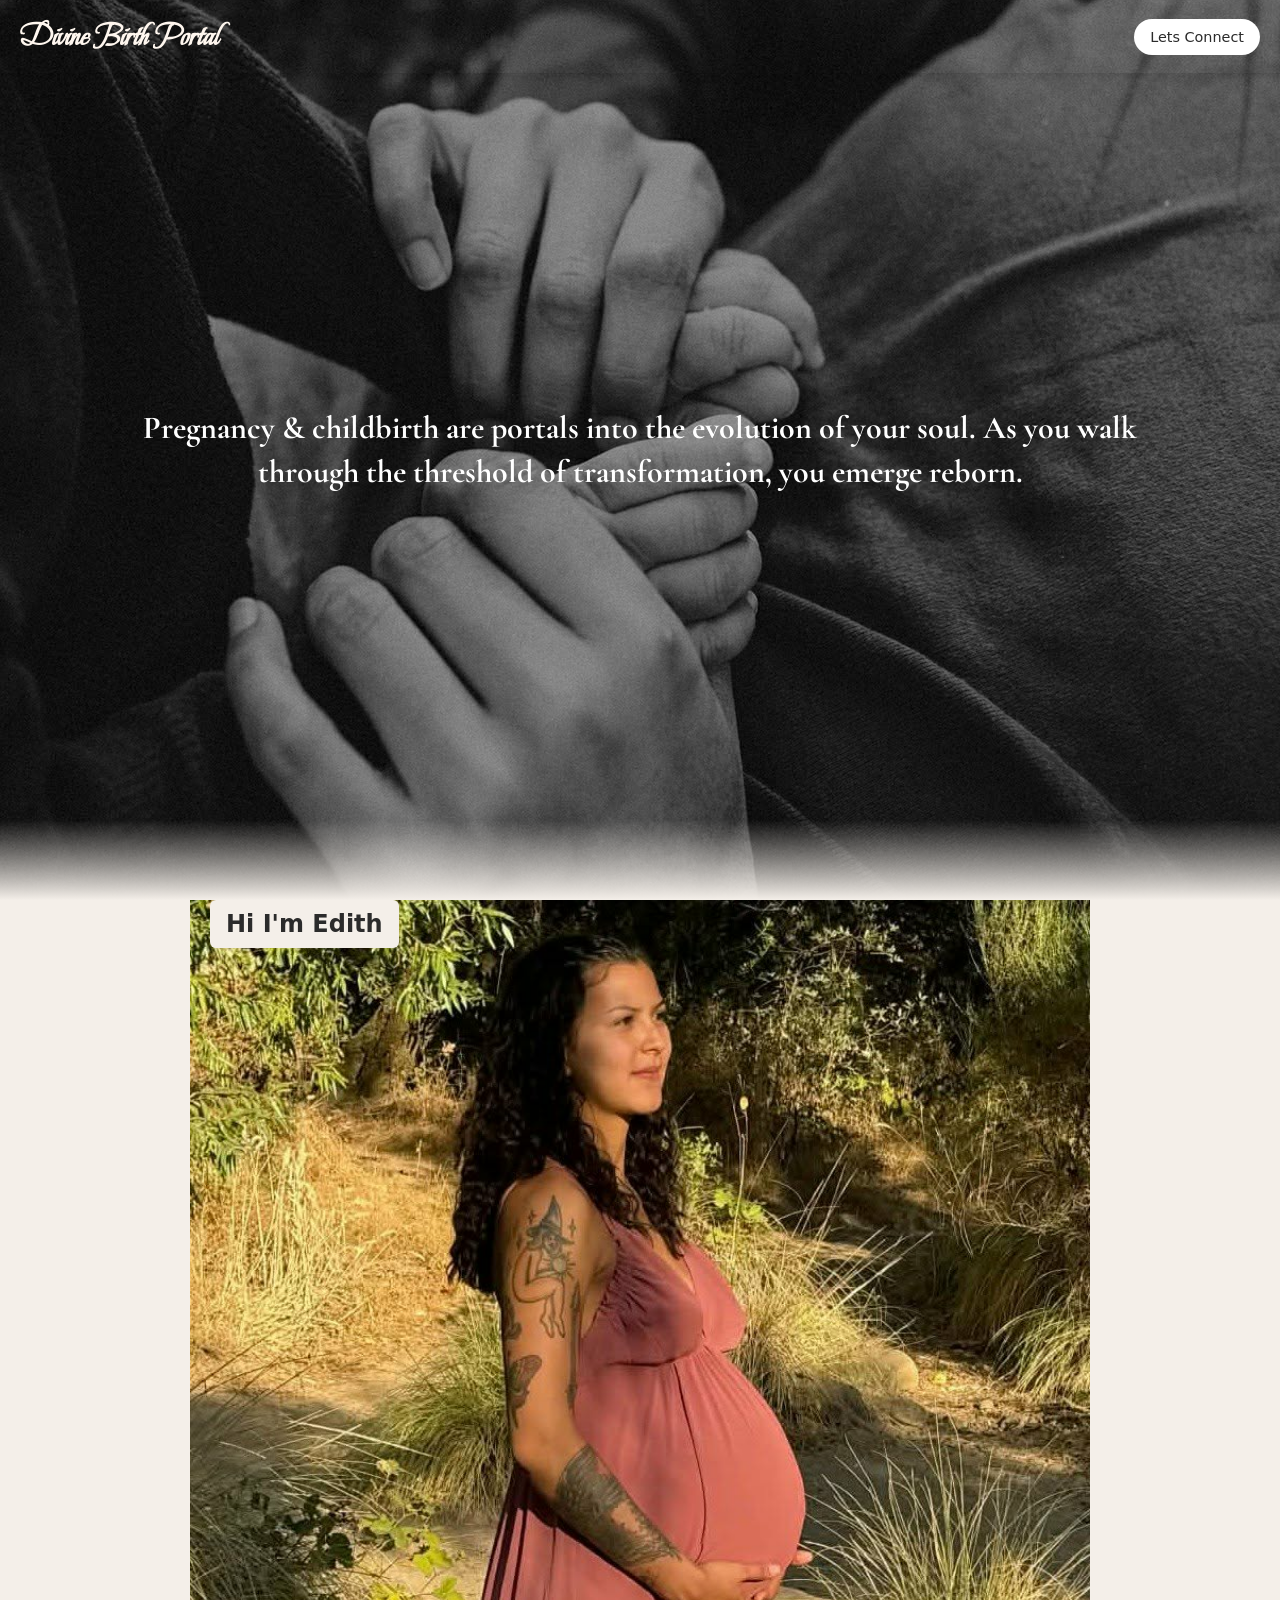
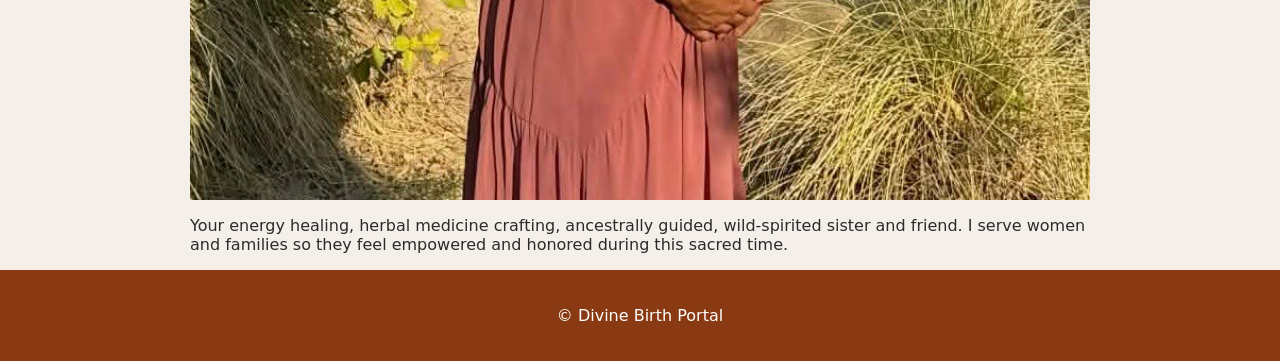
==== index.html @ 90b12fdf "Add files via upload" ====
<!DOCTYPE html>
<html lang="en">
<head>
  <meta charset="UTF-8">
  <meta name="viewport" content="width=device-width, initial-scale=1.0">

  <title>Divine Birth Portal | Doula Services</title>

  <link rel="preconnect" href="https://fonts.googleapis.com">
  <link rel="preconnect" href="https://fonts.gstatic.com" crossorigin>
  <link href="https://fonts.googleapis.com/css2?family=Beau+Rivage&family=Cormorant+Garamond:wght@300;400;500;600;700&display=swap" rel="stylesheet">

  <link rel="stylesheet" href="style.css">
</head>

<body>

<header class="site-header">
  <div class="header-inner">
    <h1 class="logo">Divine Birth Portal</h1>

    <a href="contact.html" class="cta-button">
      Lets Connect
    </a>
    
  </div>
</header>

<!-- HERO -->
  <section id="mission">
    <img src="images/edithHands.jpg" alt="supportive hands during birth">

    <div class="mission-overlay">
      <h2>
        Pregnancy & childbirth are portals into the evolution of your soul.
        As you walk through the threshold of transformation, you emerge reborn.
      </h2>
    </div>
  </section>

<main>

<!-- ABOUT -->
  <section id="about">
    <div class="about-image-wrapper">
      <h2>Hi I'm Edith</h2>
      <img src="images/edith-pregnant.jpg" alt="doula edith holding belly bump in the sun">
    </div>
    
    <div class="about-content">
      <p>
        Your energy healing, herbal medicine crafting, ancestrally guided,
        wild-spirited sister and friend. I serve women and families so they
        feel empowered and honored during this sacred time.
      </p>
    </div>  
  </section>

</main>

<footer>
  <p>© Divine Birth Portal</p>
</footer>

<script src="script.js"></script>

</body>
</html>
---- style.css ----
:root {
  --burnt-orange: #c65a1e;
  --terracotta: #8a3a12;
  --cream: #f4efe9;
  --charcoal: #2b2b2b;
}

* {
  box-sizing: border-box;
}

body {
  margin: 0;
  font-family: system-ui, -apple-system, Arial, sans-serif;
  color: var(--charcoal);
  background-color: var(--cream);
  overflow-x: hidden;
}

/* ================= HEADER ================= */


.site-header {
  position: absolute;
  top: 0;
  left: 0;
  width: 100%;
  z-index: 1000;

  background: transparent;
  box-shadow: 0 4px 12px rgba(0,0,0,0.15);
}

.header-inner {
  display: flex;
  justify-content: space-between;
  align-items: center;
  padding: 15px 20px;
}

.logo{
  font-family: "Beau Rivage", cursive;
  color: #fff7ef;
  margin: 0;
}

.cta-button {
  text-decoration: none;
  background: white;
  color: #2b2b2b;
  padding: 10px 16px;
  border-radius: 20px;
  font-size: 0.9rem;
  font-weight: 500;

  transition: all 0.3s ease;
}

.cta-button:hover {
  background: #f4efe9;
}


/* ================= NAV 

.mobile-nav {
  max-height: 0;
  overflow: hidden;
  transition: 0.3s;
}

.mobile-nav.open {
  max-height: 500px;
}

.mobile-nav a {
  color: white;
  text-decoration: none;
  display: block;
  padding: 10px 0;
}

== */

/* ================= HERO ================= */

#mission {
  position: relative;
  height: 100vh;

  width: 100%;
  padding: 0;
  margin: 0;
  max-width: none;
}

#mission img {
  width: 100%;
  height: 100%;
  object-fit: cover;
  filter: brightness(70%);
  border-radius: 0;
}

#mission::after {
  content: "";
  position: absolute;
  bottom: 0;
  left: 0;
  width: 100%;
  height: 80px;
  background: linear-gradient(to bottom, transparent, var(--cream));
}

.mission-overlay {
  position: absolute;
  top: 50%;
  left: 10%;
  right: 10%;
  transform: translateY(-50%);
  text-align: center;
  color: white;
}

.mission-overlay h2 {
  font-family: "Cormorant Garamond", serif;
  font-size: 2rem;
  line-height: 1.4;
}

/* ================= CONTACT HERO ================= */

.contact-hero {
  position: relative;
  height: 30vh;

  width: 100%;
  max-width: none;   /* 🔥 breaks out of 900px prison */
  padding: 0;        /* 🔥 removes that annoying space */
  margin: 0;         /* 🔥 removes centering gap */
}

.contact-hero img {

  width: 100%;
  height: 100%;
  object-fit: cover;
  filter:brightness(70%);
}


/* ================= MAIN ================= */

main {
  padding: 0; /* 👈 important */
}

section {
  padding: 20px;
  max-width: 900px;
  margin: 0 auto;
}

/* ================= ABOUT ================= */

#about {
  padding: 0;
}

.about-image-wrapper {
  position: relative;
}

.about-image-wrapper h2 {
  position: absolute;
  top: -20px;
  left: 20px;
  background: var(--cream);
  padding: 10px 16px;
  border-radius: 6px;
  z-index: 2;
}

#about img {
  width: 100%;
  display: block;
}

/* ================= FOOTER ================= */

footer {
  background-color: var(--terracotta);
  color: white;
  text-align: center;
  padding: 20px;
}


/*=== BODY ===*/


body {
  margin: 0;
}
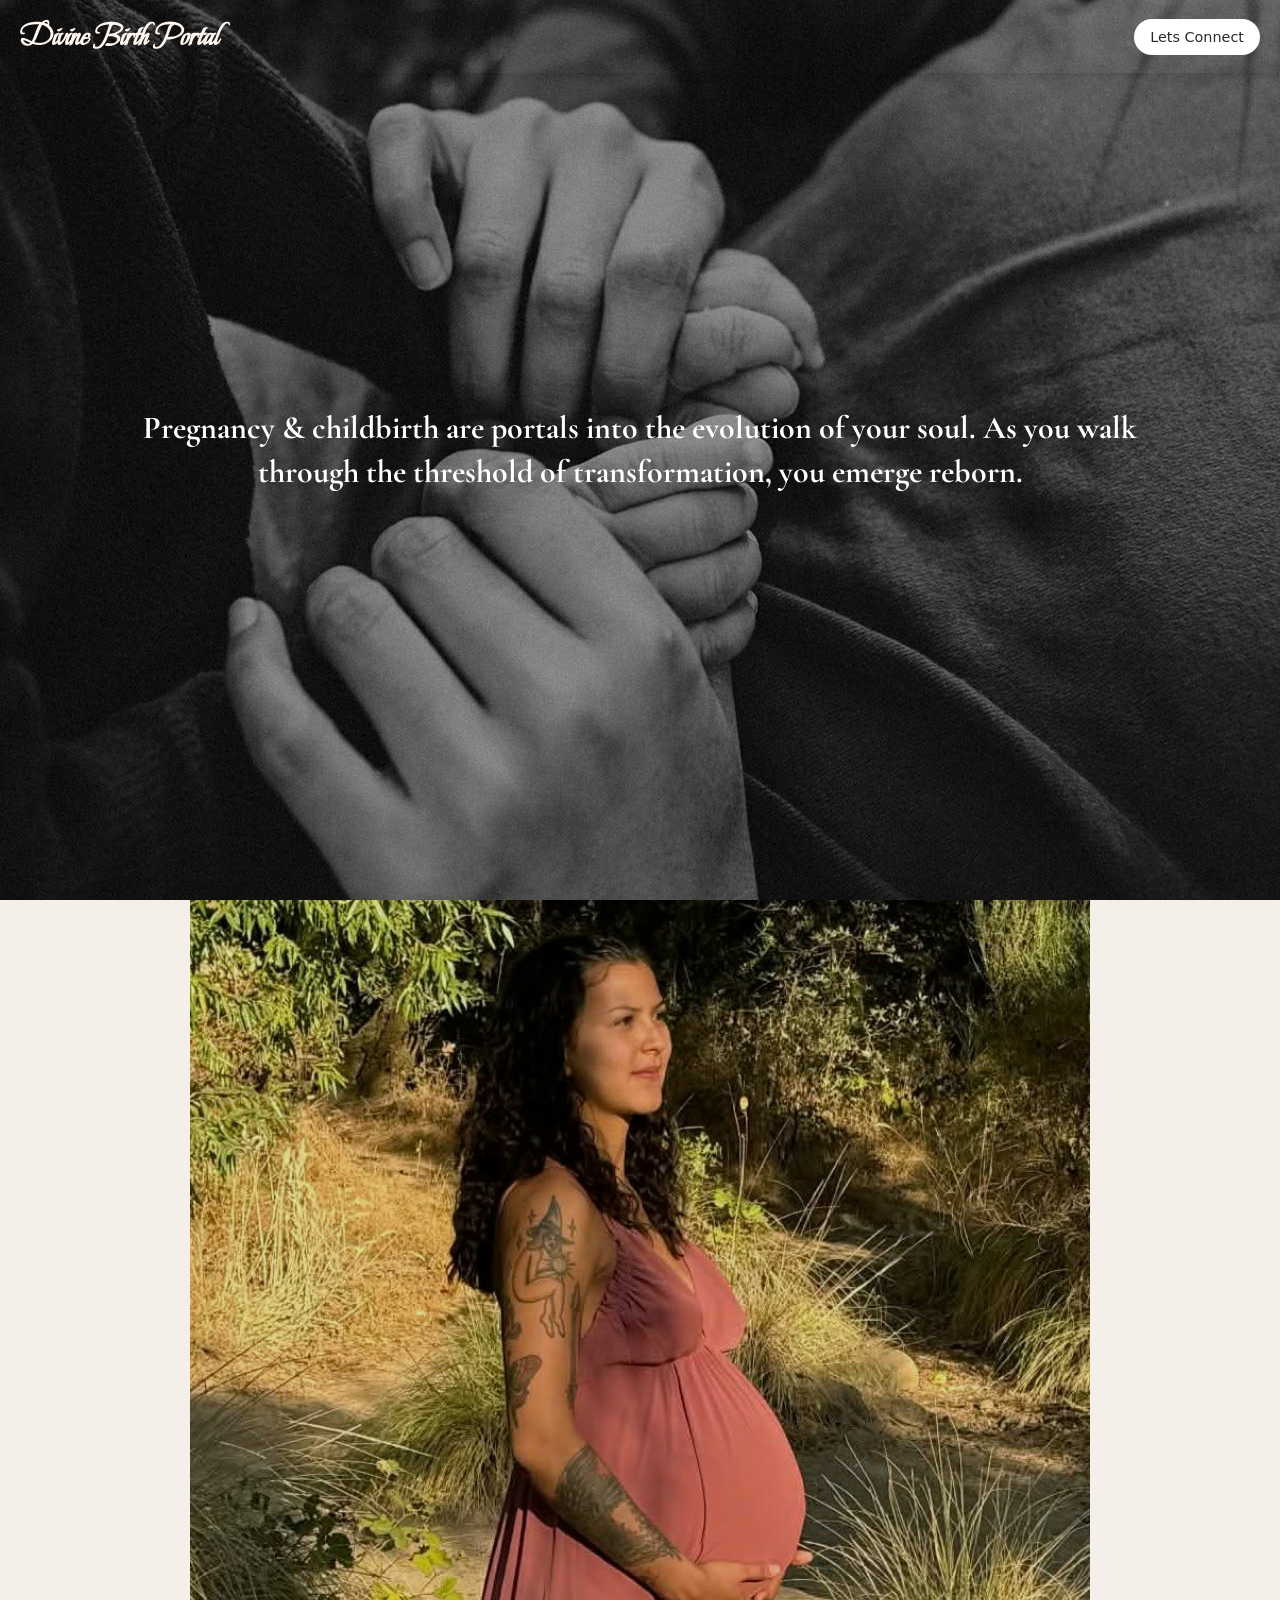
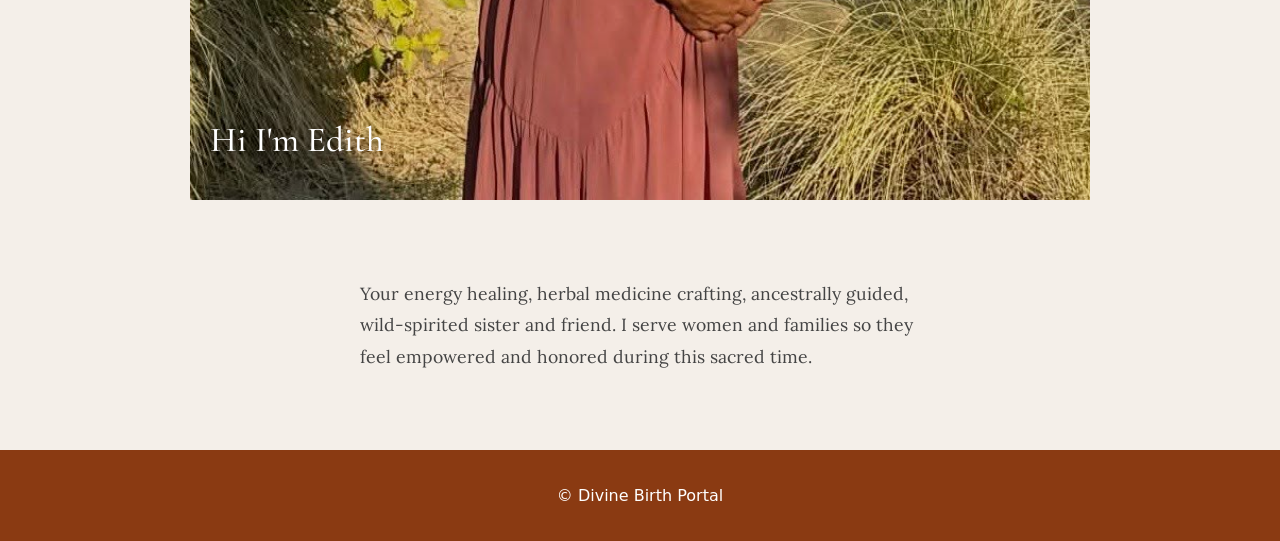
==== commit bc86ddae: "Add files via upload" ====
--- a/index.html
+++ b/index.html
@@ -8,7 +8,7 @@
 
   <link rel="preconnect" href="https://fonts.googleapis.com">
   <link rel="preconnect" href="https://fonts.gstatic.com" crossorigin>
-  <link href="https://fonts.googleapis.com/css2?family=Beau+Rivage&family=Cormorant+Garamond:wght@300;400;500;600;700&display=swap" rel="stylesheet">
+  <link href="https://fonts.googleapis.com/css2?family=Beau+Rivage&family=Cormorant+Garamond:ital,wght@0,300..700;1,300..700&family=Lora:ital,wght@0,400..700;1,400..700&display=swap" rel="stylesheet">
 
   <link rel="stylesheet" href="style.css">
 </head>
--- a/style.css
+++ b/style.css
@@ -61,27 +61,6 @@
 }
 
 
-/* ================= NAV 
-
-.mobile-nav {
-  max-height: 0;
-  overflow: hidden;
-  transition: 0.3s;
-}
-
-.mobile-nav.open {
-  max-height: 500px;
-}
-
-.mobile-nav a {
-  color: white;
-  text-decoration: none;
-  display: block;
-  padding: 10px 0;
-}
-
-== */
-
 /* ================= HERO ================= */
 
 #mission {
@@ -109,7 +88,6 @@
   left: 0;
   width: 100%;
   height: 80px;
-  background: linear-gradient(to bottom, transparent, var(--cream));
 }
 
 .mission-overlay {
@@ -165,7 +143,9 @@
 
 #about {
   padding: 0;
-}
+  position: relative;
+}
+
 
 .about-image-wrapper {
   position: relative;
@@ -173,18 +153,37 @@
 
 .about-image-wrapper h2 {
   position: absolute;
-  top: -20px;
+  bottom: 10px;
   left: 20px;
-  background: var(--cream);
-  padding: 10px 16px;
-  border-radius: 6px;
-  z-index: 2;
+  color: white;
+  font-size: 2.2rem; /* bigger, yes */
+  font-weight: 500;
+  font-family: 'Cormorant Garamond', serif;
+  text-shadow: 0 2px 8px rgba(0,0,0,0.6);
+  z-index: 2; /* 👈 THIS IS WHY IT'S GONE */
+
 }
 
 #about img {
   width: 100%;
   display: block;
-}
+  filter: brightness(90%);
+}
+
+.about-content {
+  max-width: 600px;
+  margin: 0 auto;
+  margin-top: 20px;
+  padding: 40px 20px 60px;
+}
+
+.about-content p {
+  font-family: 'lora', serif;
+  font-size: 1.1rem;
+  line-height: 1.8;
+  color: #444;
+}
+
 
 /* ================= FOOTER ================= */
 
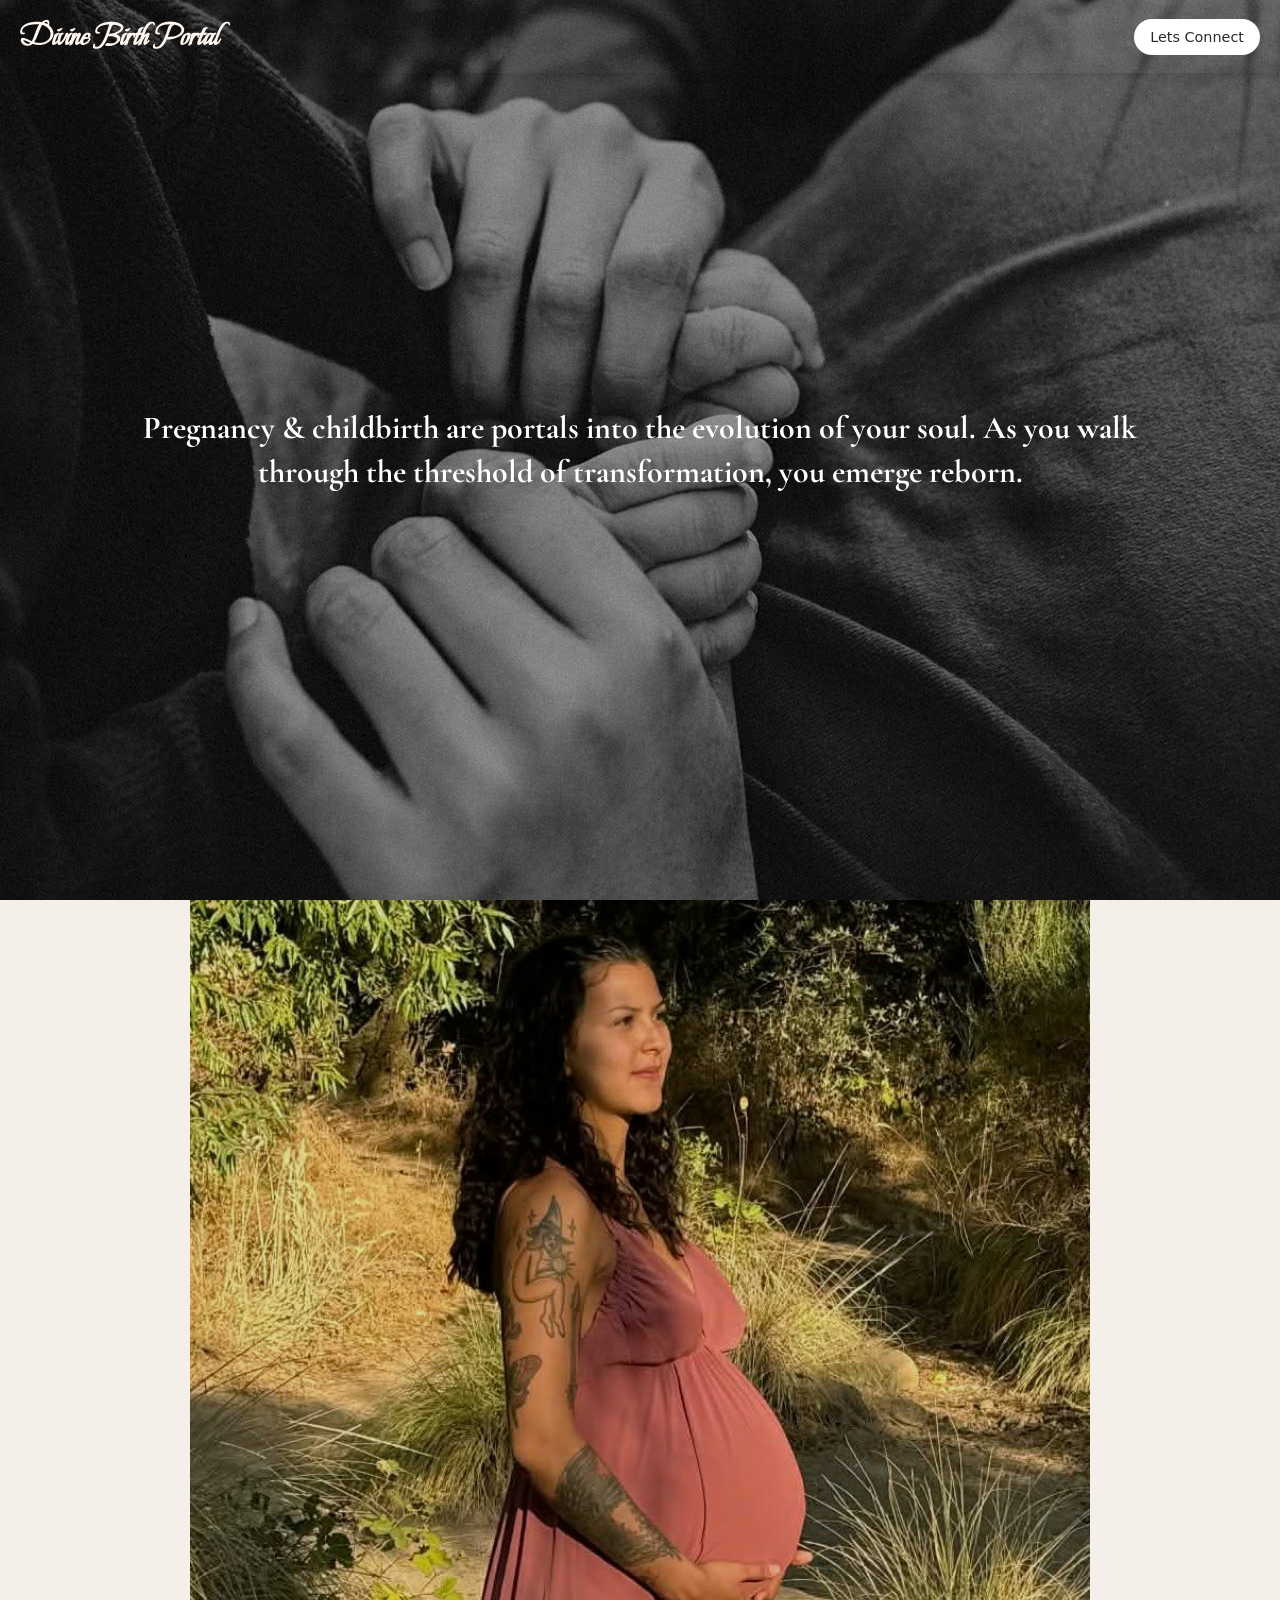
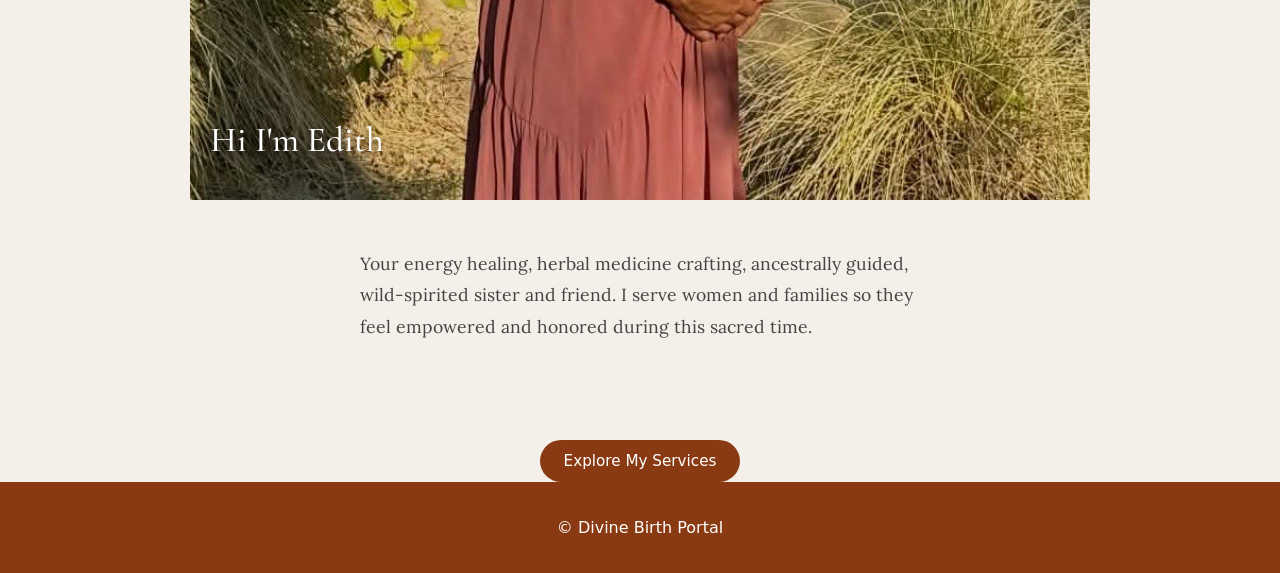
==== commit 634f1784: "Add files via upload" ====
--- a/index.html
+++ b/index.html
@@ -53,7 +53,12 @@
         wild-spirited sister and friend. I serve women and families so they
         feel empowered and honored during this sacred time.
       </p>
-    </div>  
+    </div>
+
+    <div class="about-cta">
+      <a href="services.html" class="about-button">Explore My Services</a>
+    </div>
+
   </section>
 
 </main>
--- a/style.css
+++ b/style.css
@@ -173,8 +173,8 @@
 .about-content {
   max-width: 600px;
   margin: 0 auto;
-  margin-top: 20px;
-  padding: 40px 20px 60px;
+  margin-top: 10px;
+  padding: 20px 20px 60px;
 }
 
 .about-content p {
@@ -184,6 +184,26 @@
   color: #444;
 }
 
+.about-cta {
+  margin-top: 20px;
+  text-align: center;
+}
+
+.about-button {
+  display: inline-block;
+  text-decoration: none;
+  background: var(--terracotta);
+  color: white;
+  padding: 12px 24px;
+  border-radius: 30px;
+  font-size: 0.95rem;
+  transition: all 0.3s ease;
+}
+
+.about-button:hover {
+  background: var(--burnt-orange);
+}
+
 
 /* ================= FOOTER ================= */
 
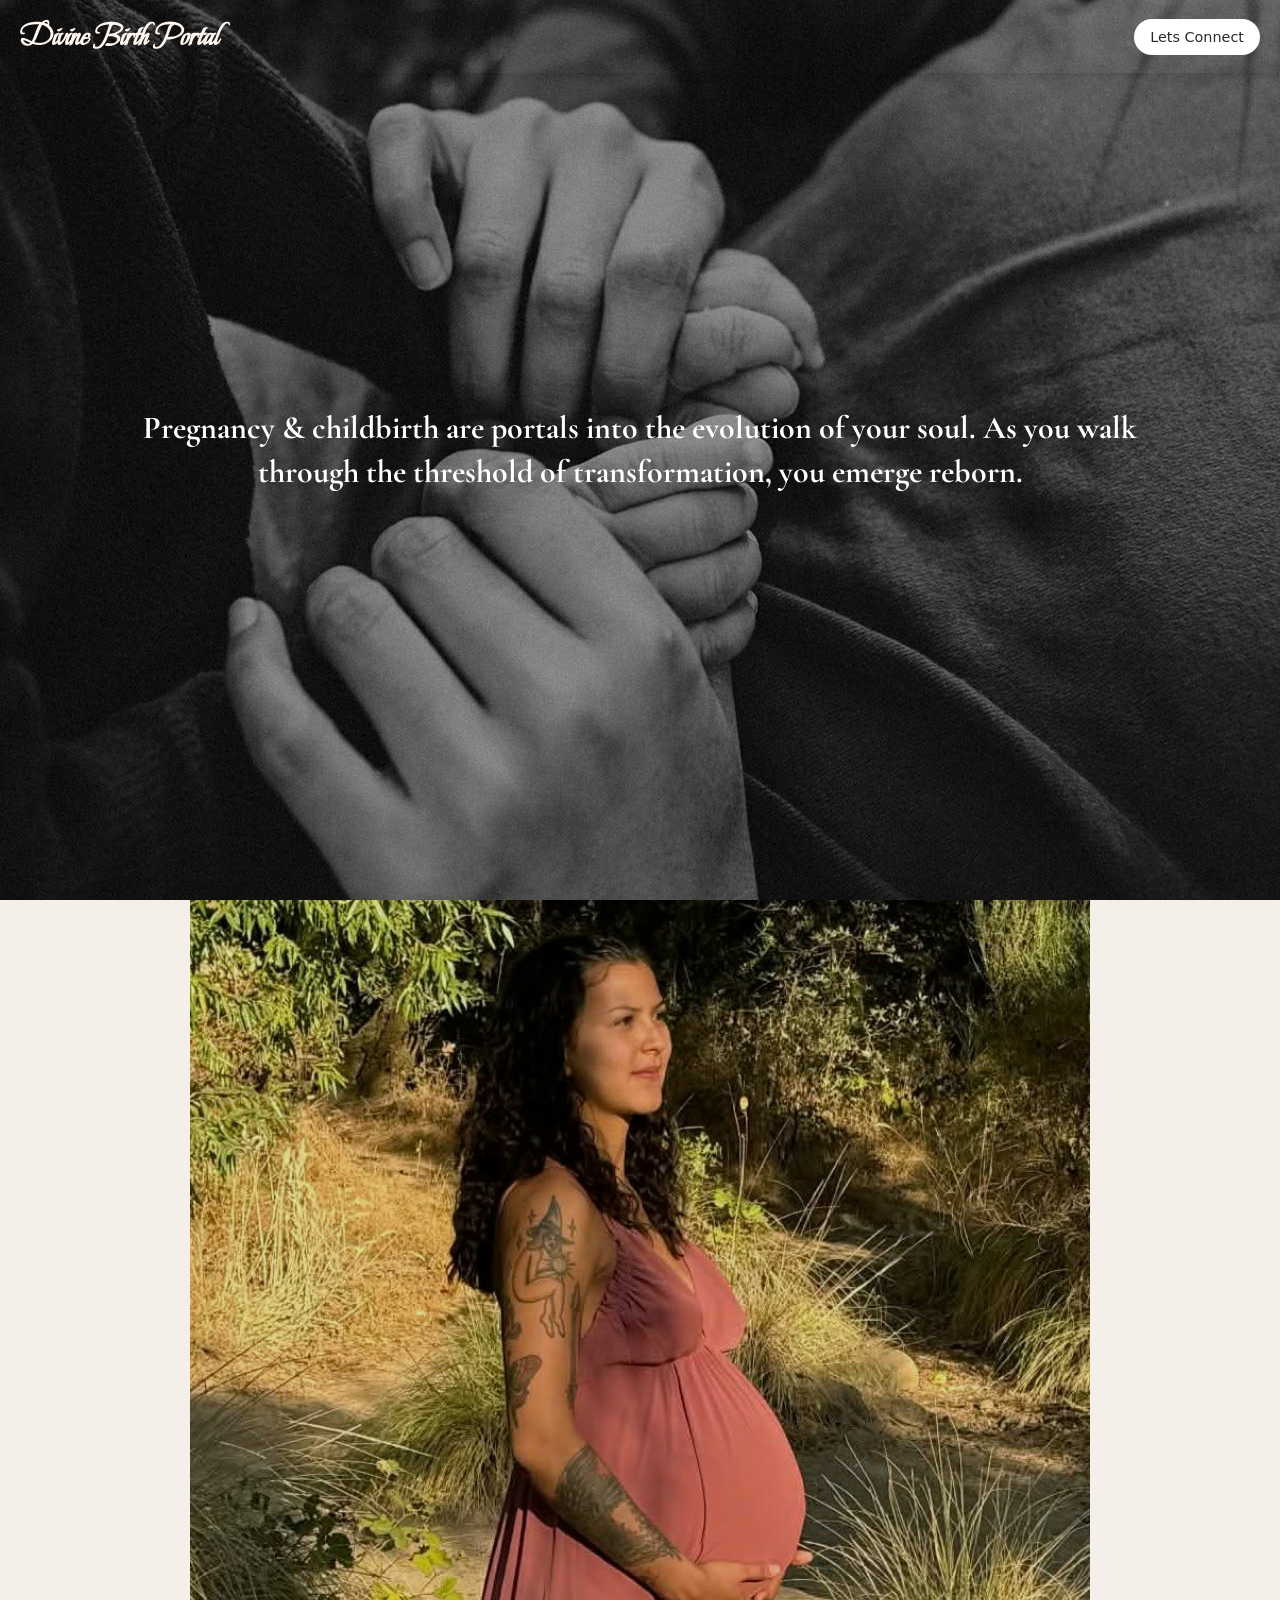
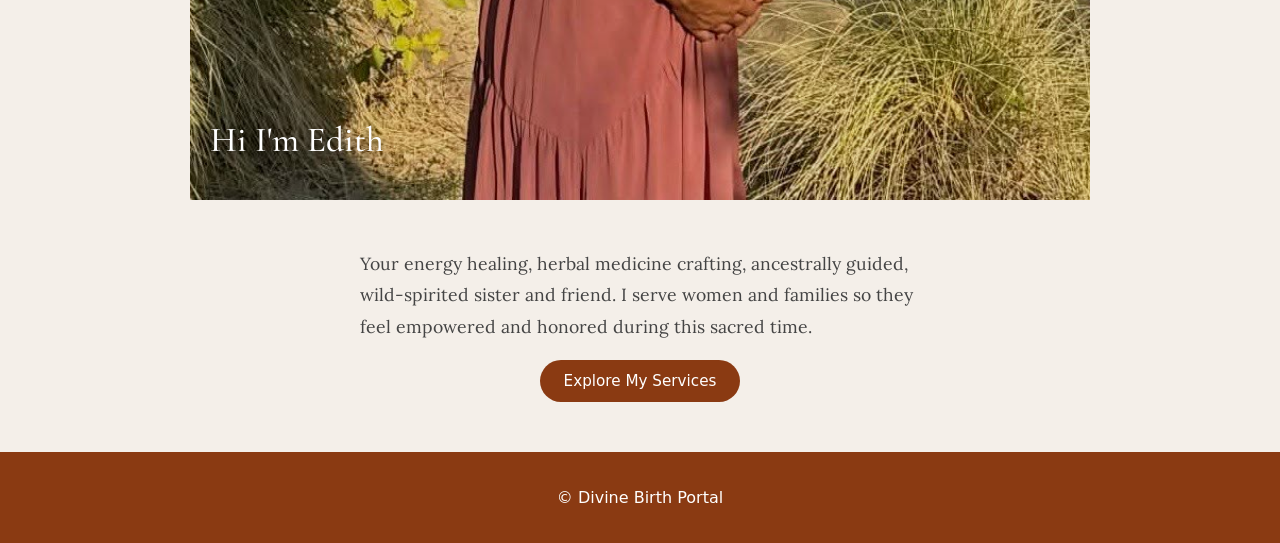
==== commit 32eb58c3: "Add files via upload" ====
--- a/index.html
+++ b/index.html
@@ -53,11 +53,14 @@
         wild-spirited sister and friend. I serve women and families so they
         feel empowered and honored during this sacred time.
       </p>
+
+      <div class="about-cta">
+          <a href="services.html" class="about-button">Explore My Services</a>
+      </div>
+
     </div>
 
-    <div class="about-cta">
-      <a href="services.html" class="about-button">Explore My Services</a>
-    </div>
+    
 
   </section>
 
--- a/style.css
+++ b/style.css
@@ -174,7 +174,7 @@
   max-width: 600px;
   margin: 0 auto;
   margin-top: 10px;
-  padding: 20px 20px 60px;
+  padding: 20px 20px 30px;
 }
 
 .about-content p {
@@ -185,7 +185,8 @@
 }
 
 .about-cta {
-  margin-top: 20px;
+  margin-top: 15px;
+  margin-bottom: 20px;
   text-align: center;
 }
 
@@ -220,4 +221,4 @@
 
 body {
   margin: 0;
-}+}
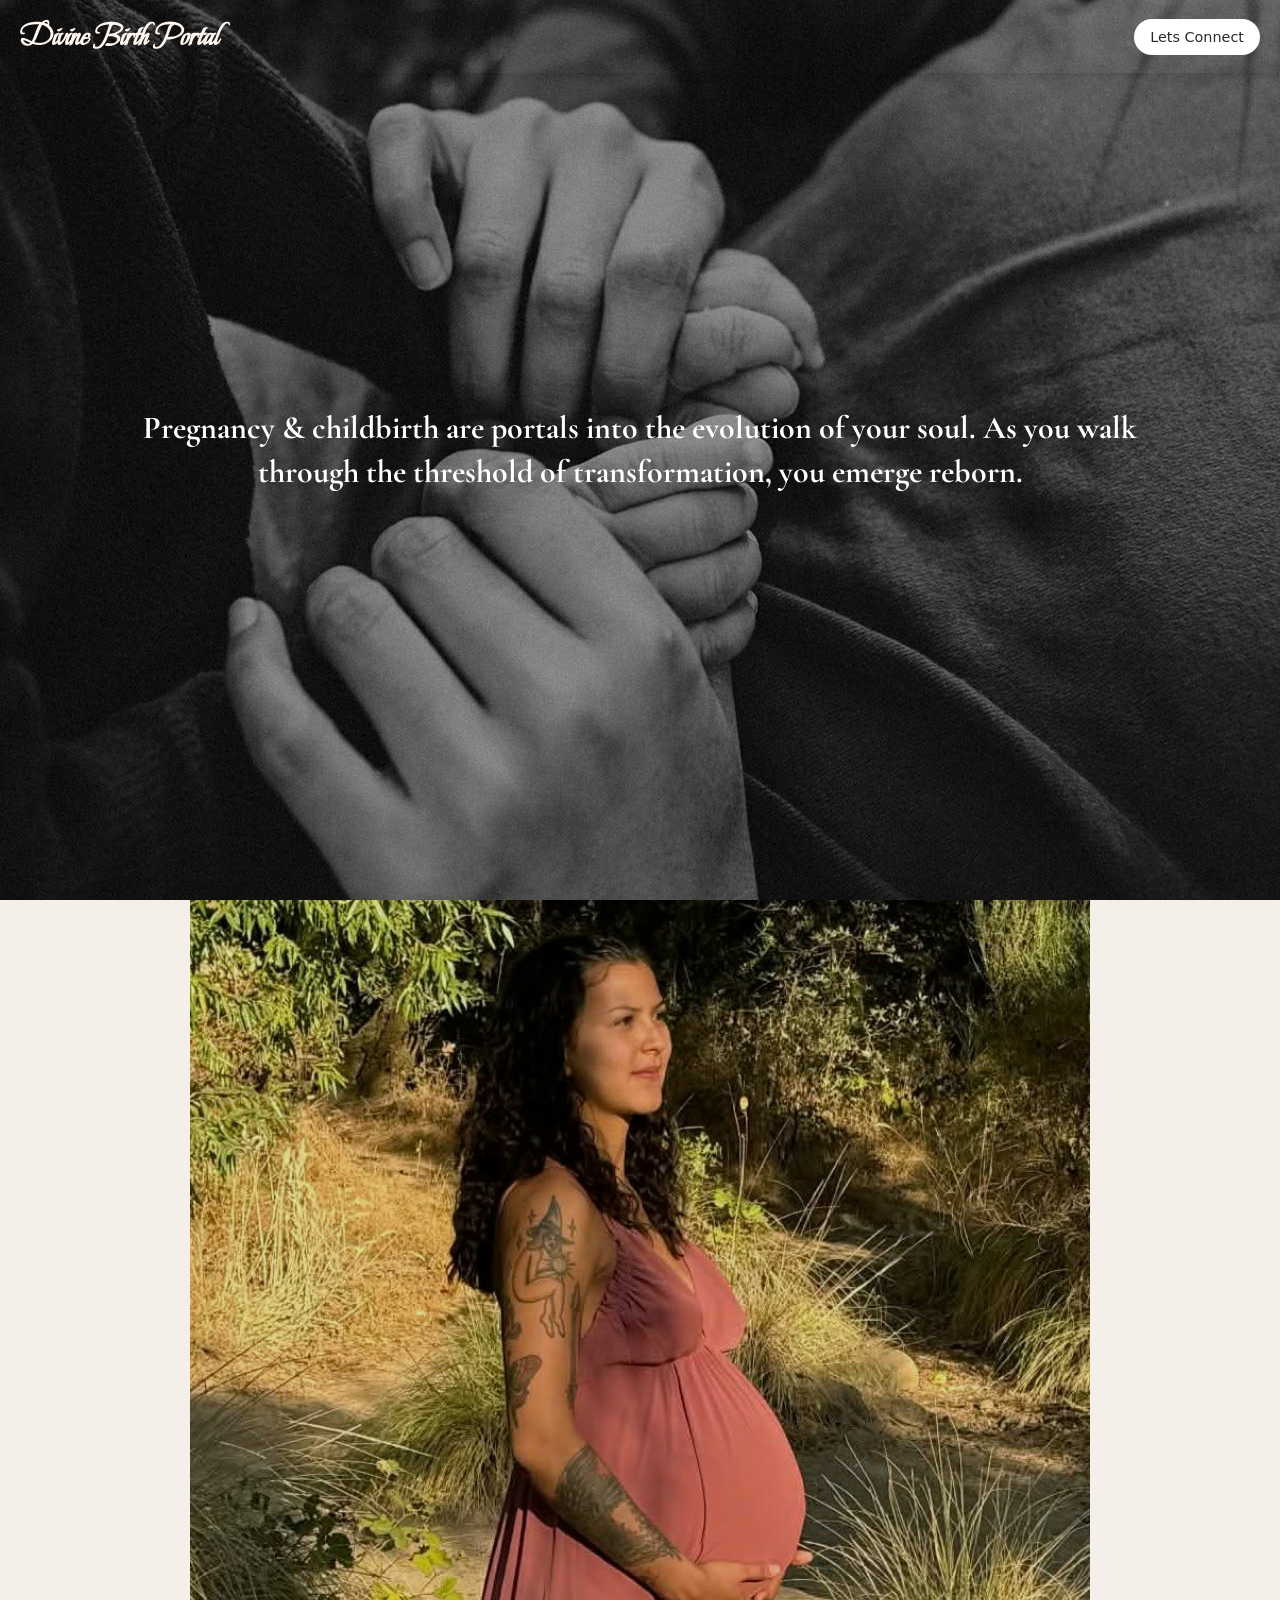
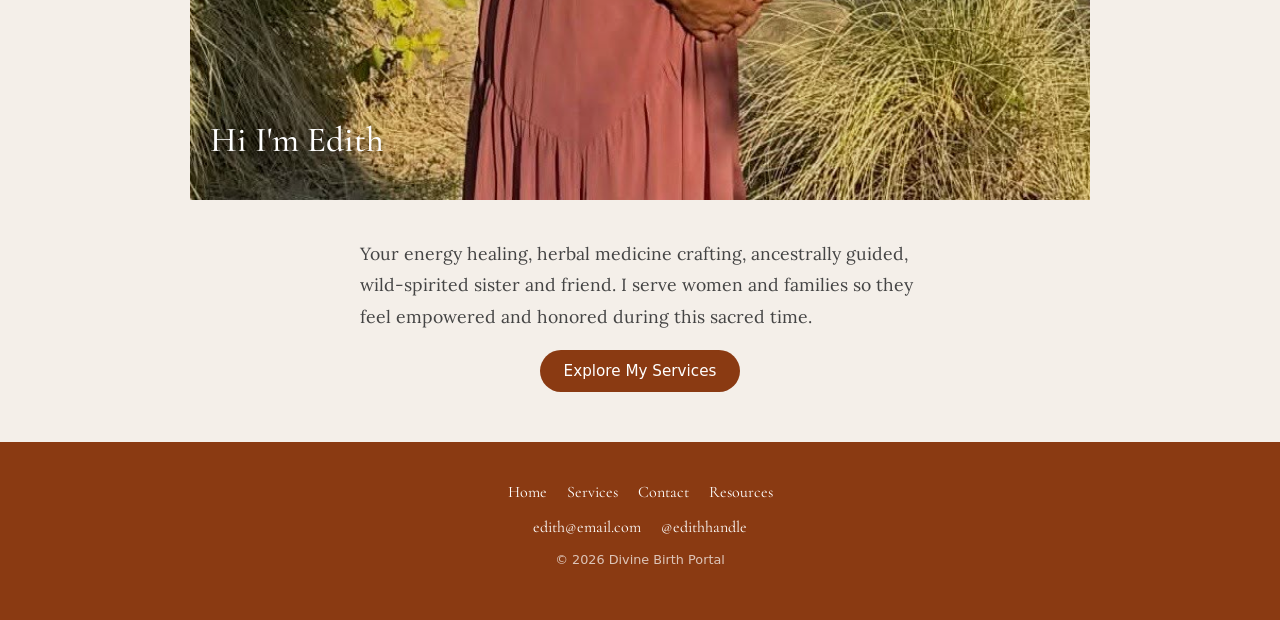
==== commit bd9b1304: "Add files via upload" ====
--- a/index.html
+++ b/index.html
@@ -66,11 +66,27 @@
 
 </main>
 
-<footer>
-  <p>© Divine Birth Portal</p>
-</footer>
+  <footer class="site-footer">
+    <div class="footer-container">
 
-<script src="script.js"></script>
+      <div class="footer-nav">
+        <a href="index.html">Home</a>
+        <a href="services.html">Services</a>
+        <a href="contact.html">Contact</a>
+        <a href="resources.html">Resources</a>
+      </div>
+
+      <div class="footer-contact">
+        <a href="mailto:edith@email.com">edith@email.com</a>
+        <a href="https://instagram.com/edithhandle" target="_blank">@edithhandle</a>
+      </div>
+
+      <p class="footer-copy">
+        © 2026 Divine Birth Portal
+      </p>
+
+    </div>
+  </footer>
 
 </body>
 </html>
--- a/style.css
+++ b/style.css
@@ -106,6 +106,12 @@
   line-height: 1.4;
 }
 
+/* ================= SERVICES HERO ================= */
+
+.services-page #mission {
+  height: 60vh;
+}
+
 /* ================= CONTACT HERO ================= */
 
 .contact-hero {
@@ -174,7 +180,7 @@
   max-width: 600px;
   margin: 0 auto;
   margin-top: 10px;
-  padding: 20px 20px 30px;
+  padding: 10px 20px 30px;
 }
 
 .about-content p {
@@ -208,11 +214,43 @@
 
 /* ================= FOOTER ================= */
 
-footer {
+.site-footer {
   background-color: var(--terracotta);
   color: white;
+  padding: 40px 20px;
   text-align: center;
-  padding: 20px;
+}
+
+.footer-container {
+  max-width: 800px;
+  margin: 0 auto;
+}
+
+.footer-nav,
+.footer-contact {
+  display: flex;
+  justify-content: center;
+  flex-wrap: wrap;
+  gap: 20px;
+  margin-bottom: 15px;
+}
+
+.site-footer a {
+  color: white;
+  text-decoration: none;
+  font-family: 'Cormorant Garamond', serif;
+  font-size: 1rem;
+  transition: opacity 0.2s ease;
+}
+
+.site-footer a:hover {
+  opacity: 0.7;
+}
+
+.footer-copy {
+  font-size: 0.8rem;
+  opacity: 0.7;
+  margin-top: 10px;
 }
 
 
@@ -221,4 +259,4 @@
 
 body {
   margin: 0;
-}
+}
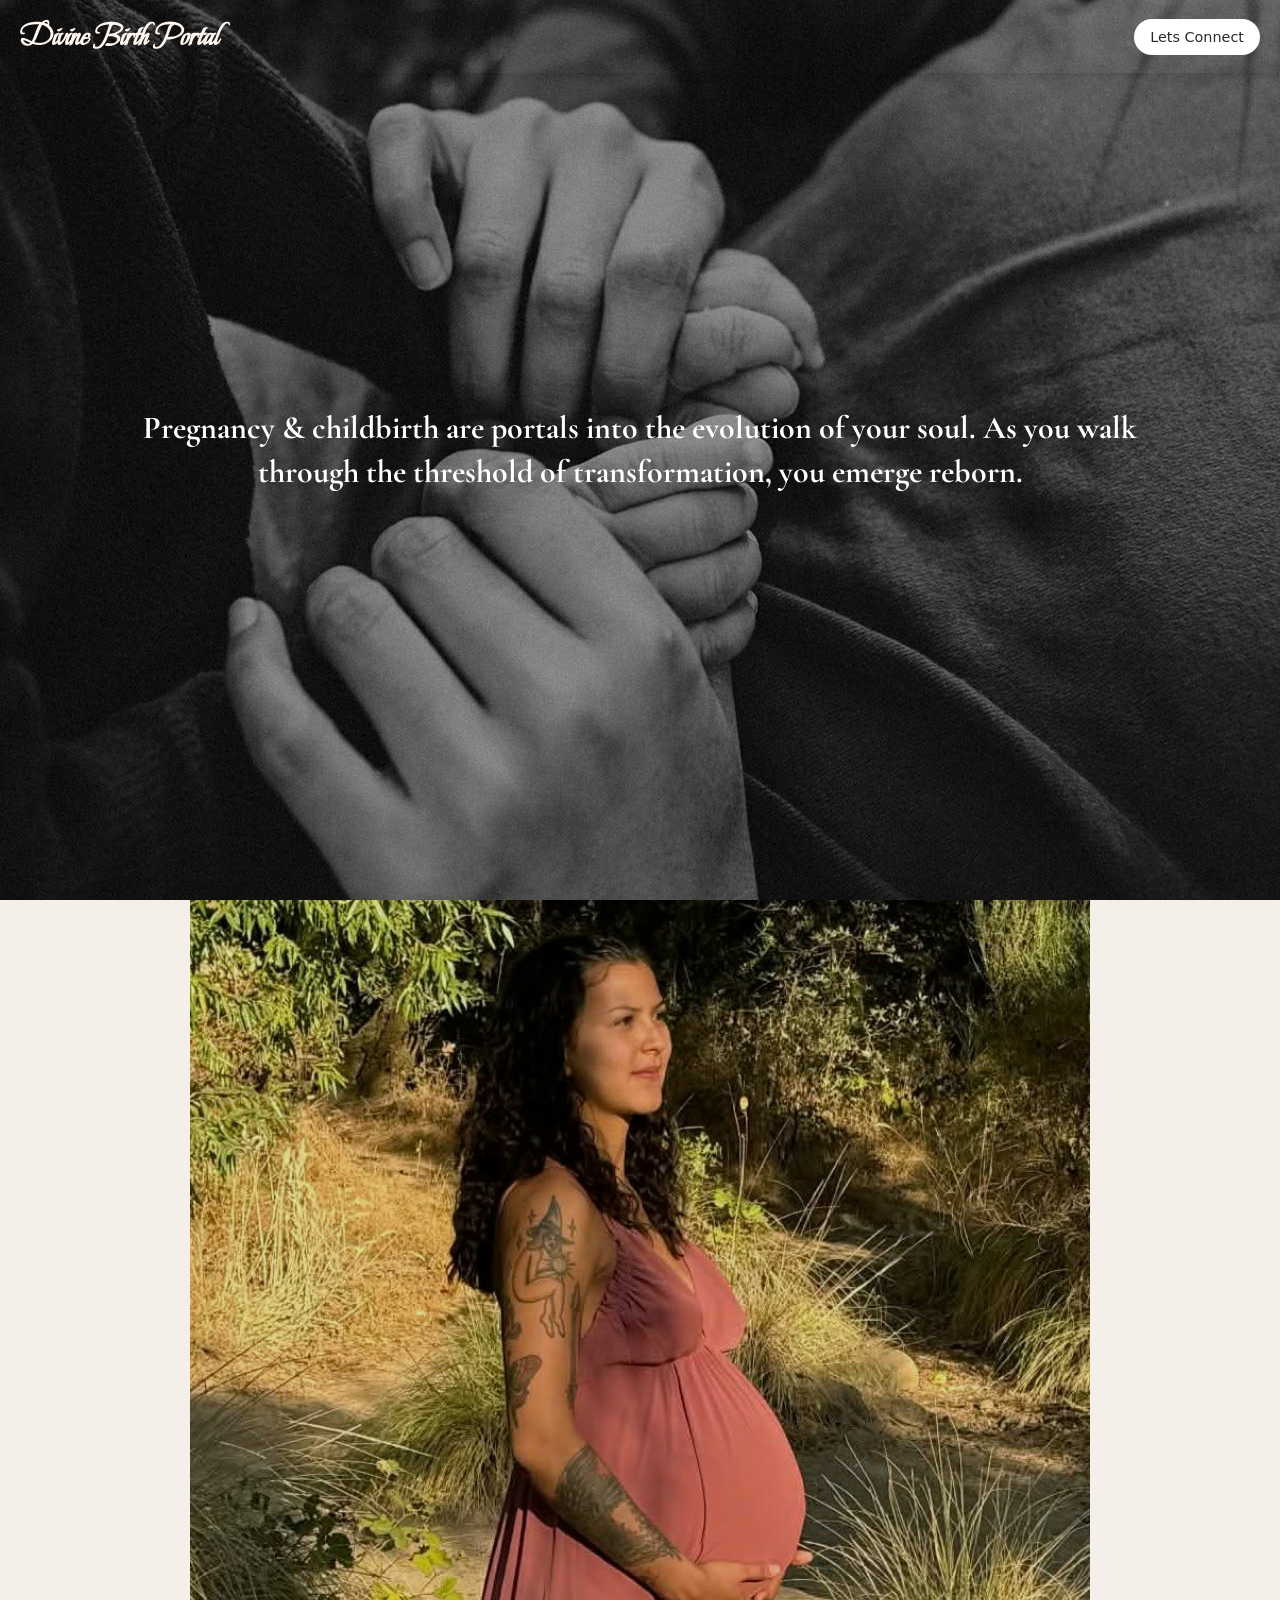
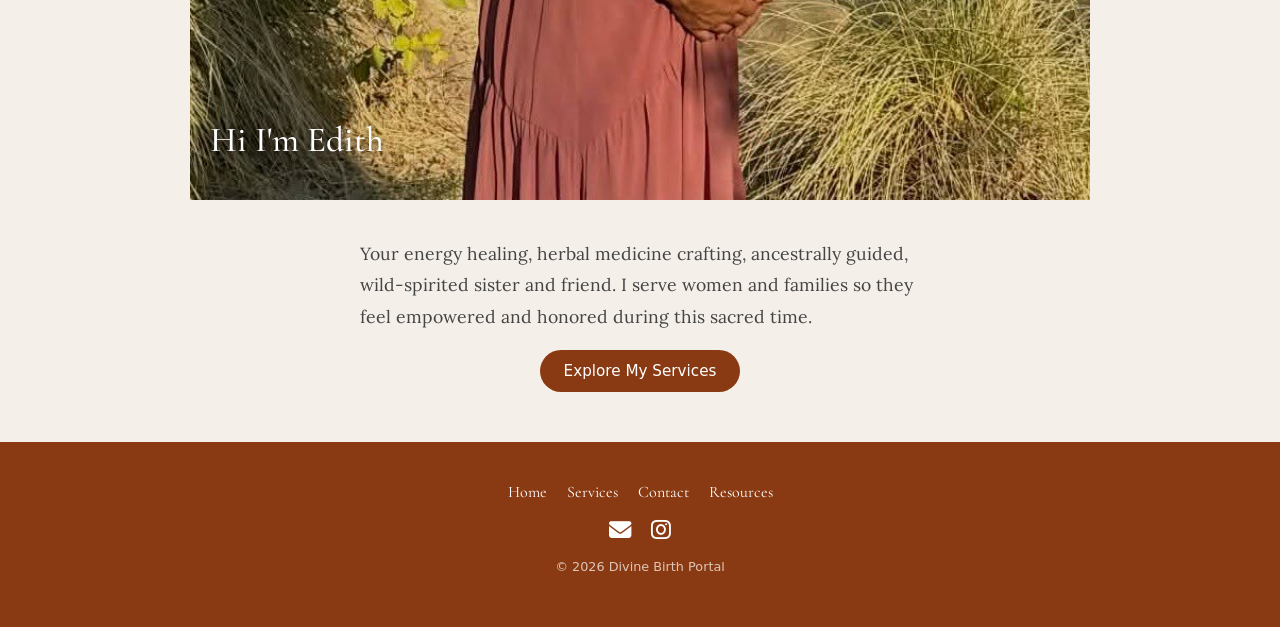
==== commit 4bd5e0a3: "Add files via upload" ====
--- a/index.html
+++ b/index.html
@@ -9,6 +9,8 @@
   <link rel="preconnect" href="https://fonts.googleapis.com">
   <link rel="preconnect" href="https://fonts.gstatic.com" crossorigin>
   <link href="https://fonts.googleapis.com/css2?family=Beau+Rivage&family=Cormorant+Garamond:ital,wght@0,300..700;1,300..700&family=Lora:ital,wght@0,400..700;1,400..700&display=swap" rel="stylesheet">
+
+  <link rel="stylesheet" href="https://cdnjs.cloudflare.com/ajax/libs/font-awesome/6.5.0/css/all.min.css">
 
   <link rel="stylesheet" href="style.css">
 </head>
@@ -77,8 +79,13 @@
       </div>
 
       <div class="footer-contact">
-        <a href="mailto:edith@email.com">edith@email.com</a>
-        <a href="https://instagram.com/edithhandle" target="_blank">@edithhandle</a>
+        <a href="mailto:divinebirthportal@gmail.com" aria-label="Email">
+          <i class="fas fa-envelope"></i>
+        </a>
+
+        <a href="https://www.instagram.com/divinebirthportal/" target="_blank" aria-label="Instagram">
+          <i class="fab fa-instagram"></i>
+        </a>
       </div>
 
       <p class="footer-copy">
--- a/style.css
+++ b/style.css
@@ -253,6 +253,25 @@
   margin-top: 10px;
 }
 
+/* ===== FOOTER ICON POLISH ===== */
+
+.footer-contact a {
+  font-size: 1.4rem;
+}
+
+.footer-contact a:visited {
+  color: white;
+}
+
+.footer-contact i {
+  transition: transform 0.2s ease, opacity 0.2s ease;
+}
+
+.footer-contact a:hover i {
+  transform: translateY(-3px);
+  opacity: 0.7;
+}
+
 
 /*=== BODY ===*/
 
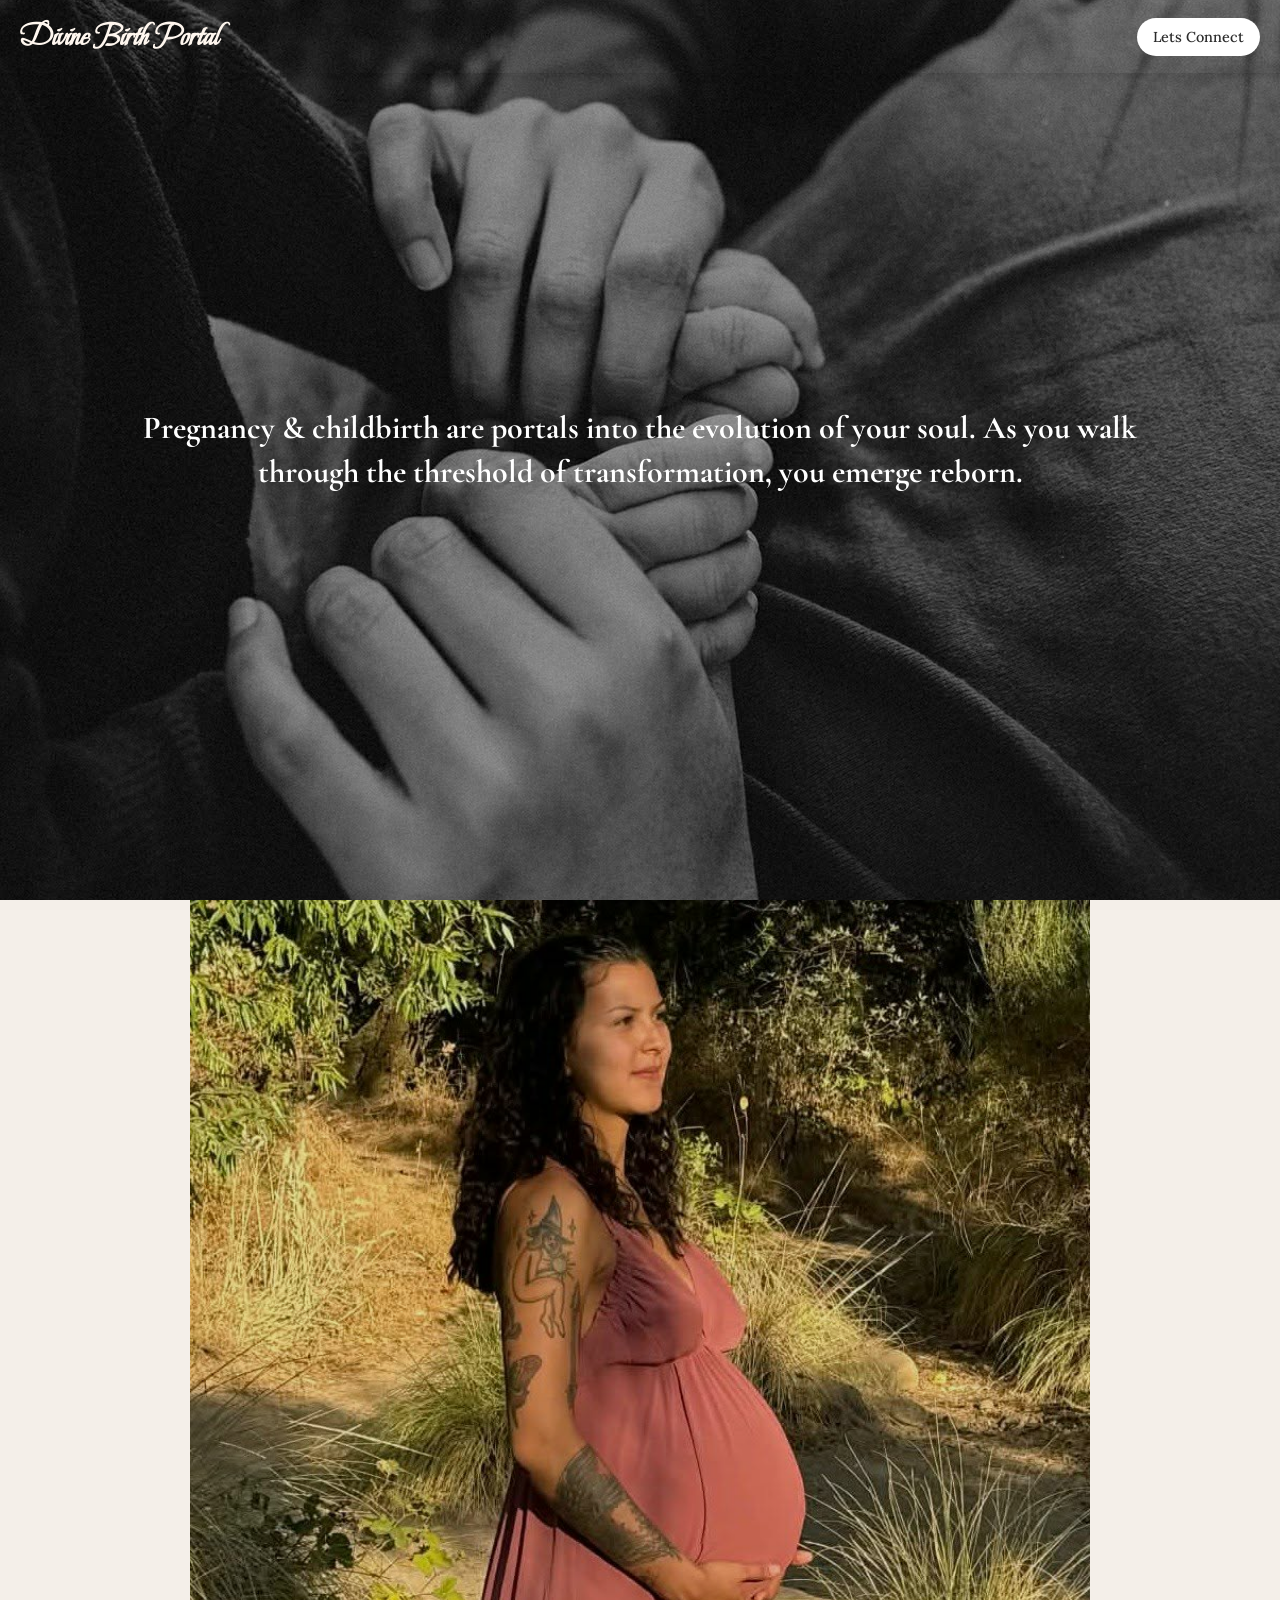
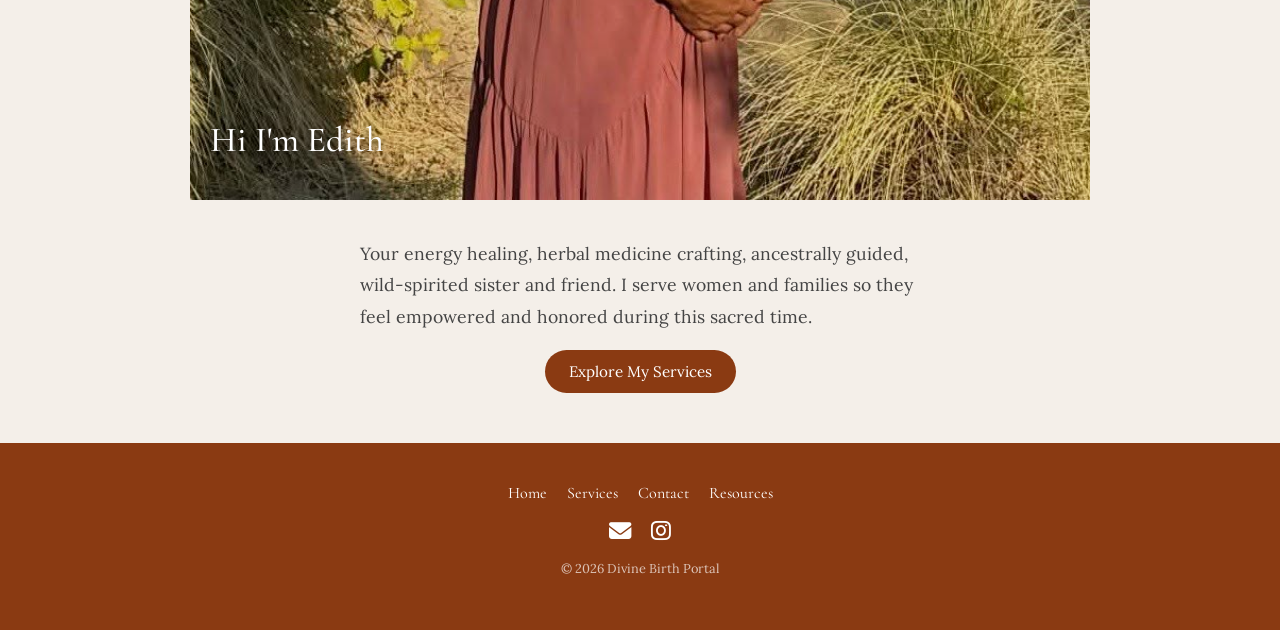
==== commit 8a4742cb: "title change" ====
--- a/index.html
+++ b/index.html
@@ -4,7 +4,7 @@
   <meta charset="UTF-8">
   <meta name="viewport" content="width=device-width, initial-scale=1.0">
 
-  <title>Divine Birth Portal | Doula Services</title>
+  <title>Divine Birth Portal | Doula Services El Dorado County</title>
 
   <link rel="preconnect" href="https://fonts.googleapis.com">
   <link rel="preconnect" href="https://fonts.gstatic.com" crossorigin>
--- a/style.css
+++ b/style.css
@@ -11,11 +11,13 @@
 
 body {
   margin: 0;
-  font-family: system-ui, -apple-system, Arial, sans-serif;
+  font-family: 'Lora', serif;
   color: var(--charcoal);
   background-color: var(--cream);
   overflow-x: hidden;
 }
+
+
 
 /* ================= HEADER ================= */
 
@@ -112,6 +114,12 @@
   height: 60vh;
 }
 
+/* ================= RESOURCES HERO ================= */
+
+.resources-page #mission {
+  height: 60vh;
+}
+
 /* ================= CONTACT HERO ================= */
 
 .contact-hero {
@@ -140,9 +148,77 @@
 }
 
 section {
-  padding: 20px;
+  padding: 30px 20px;
   max-width: 900px;
   margin: 0 auto;
+}
+
+/* ================= SERVICES ================= */
+
+.package-section {
+  background: white;
+  padding: 30px;
+  border-radius: 12px;
+  margin-bottom: 40px;
+  box-shadow: 0 10px 30px rgba(0,0,0,0.05);
+}
+
+.package-section h2 {
+  font-family: 'Cormorant Garamond', serif;
+  font-size: 1.8rem;
+  color: var(--terracotta);
+  margin-bottom: 10px;
+}
+
+.package-section h3 {
+  font-family: 'Cormorant Garamond', serif;
+  margin-top: 20px;
+}
+
+.package-section h4 {
+  font-family: 'Cormorant Garamond', serif;
+  margin-top: 15px;
+  color: var(--burnt-orange);
+}
+
+.package-section p {
+  font-family: 'Lora', serif;
+  line-height: 1.7;
+}
+
+/* individual service cards */
+
+.service-card {
+  background: white;
+  padding: 20px;
+  margin-top: 20px;
+  border-radius: 12px;
+  border-left: 4px solid var(--burnt-orange);
+  box-shadow: 0 8px 20px rgba(0,0,0,0.05);
+  transition: transform 0.2s ease;
+}
+
+.service-card:hover {
+  transform: translateY(-3px);
+}
+
+.service-card h4 {
+  font-family: 'Cormorant Garamond', serif;
+  font-size: 1.3rem;
+  margin-bottom: 5px;
+}
+
+.service-card p {
+  font-family: 'Lora', serif;
+}
+
+.service-card ul {
+  margin-top: 10px;
+  padding-left: 18px;
+}
+
+.service-card li {
+  margin-bottom: 6px;
 }
 
 /* ================= ABOUT ================= */
@@ -209,6 +285,56 @@
 
 .about-button:hover {
   background: var(--burnt-orange);
+}
+
+/* ================= RESOURCES ================= */
+
+.resource-group {
+  margin-bottom: 40px;
+}
+
+.resource-group h3 {
+  font-family: 'Cormorant Garamond', serif;
+  font-size: 1.6rem;
+  margin-bottom: 15px;
+  color: var(--terracotta);
+  border-bottom: 1px solid rgba(0,0,0,0.1);
+  padding-bottom: 5px;
+}
+
+.resource-card {
+  background: white;
+  padding: 15px 20px;
+  margin-bottom: 15px;
+  border-radius: 10px;
+  box-shadow: 0 6px 15px rgba(0,0,0,0.04);
+  transition: all 0.2s ease;
+}
+
+.resource-card:hover {
+  transform: translateY(-2px);
+}
+
+.resource-card h4 {
+  font-family: 'Cormorant Garamond', serif;
+  margin-bottom: 5px;
+}
+
+.resource-card p {
+  font-family: 'Lora', serif;
+  margin-bottom: 8px;
+  color: #555;
+}
+
+.resource-card a {
+  font-family: 'Lora', serif;
+  text-decoration: none;
+  color: var(--burnt-orange);
+  font-weight: 500;
+}
+
+.resource-card a:hover {
+  text-decoration: underline;
 }
 
 
@@ -271,11 +397,3 @@
   transform: translateY(-3px);
   opacity: 0.7;
 }
-
-
-/*=== BODY ===*/
-
-
-body {
-  margin: 0;
-}
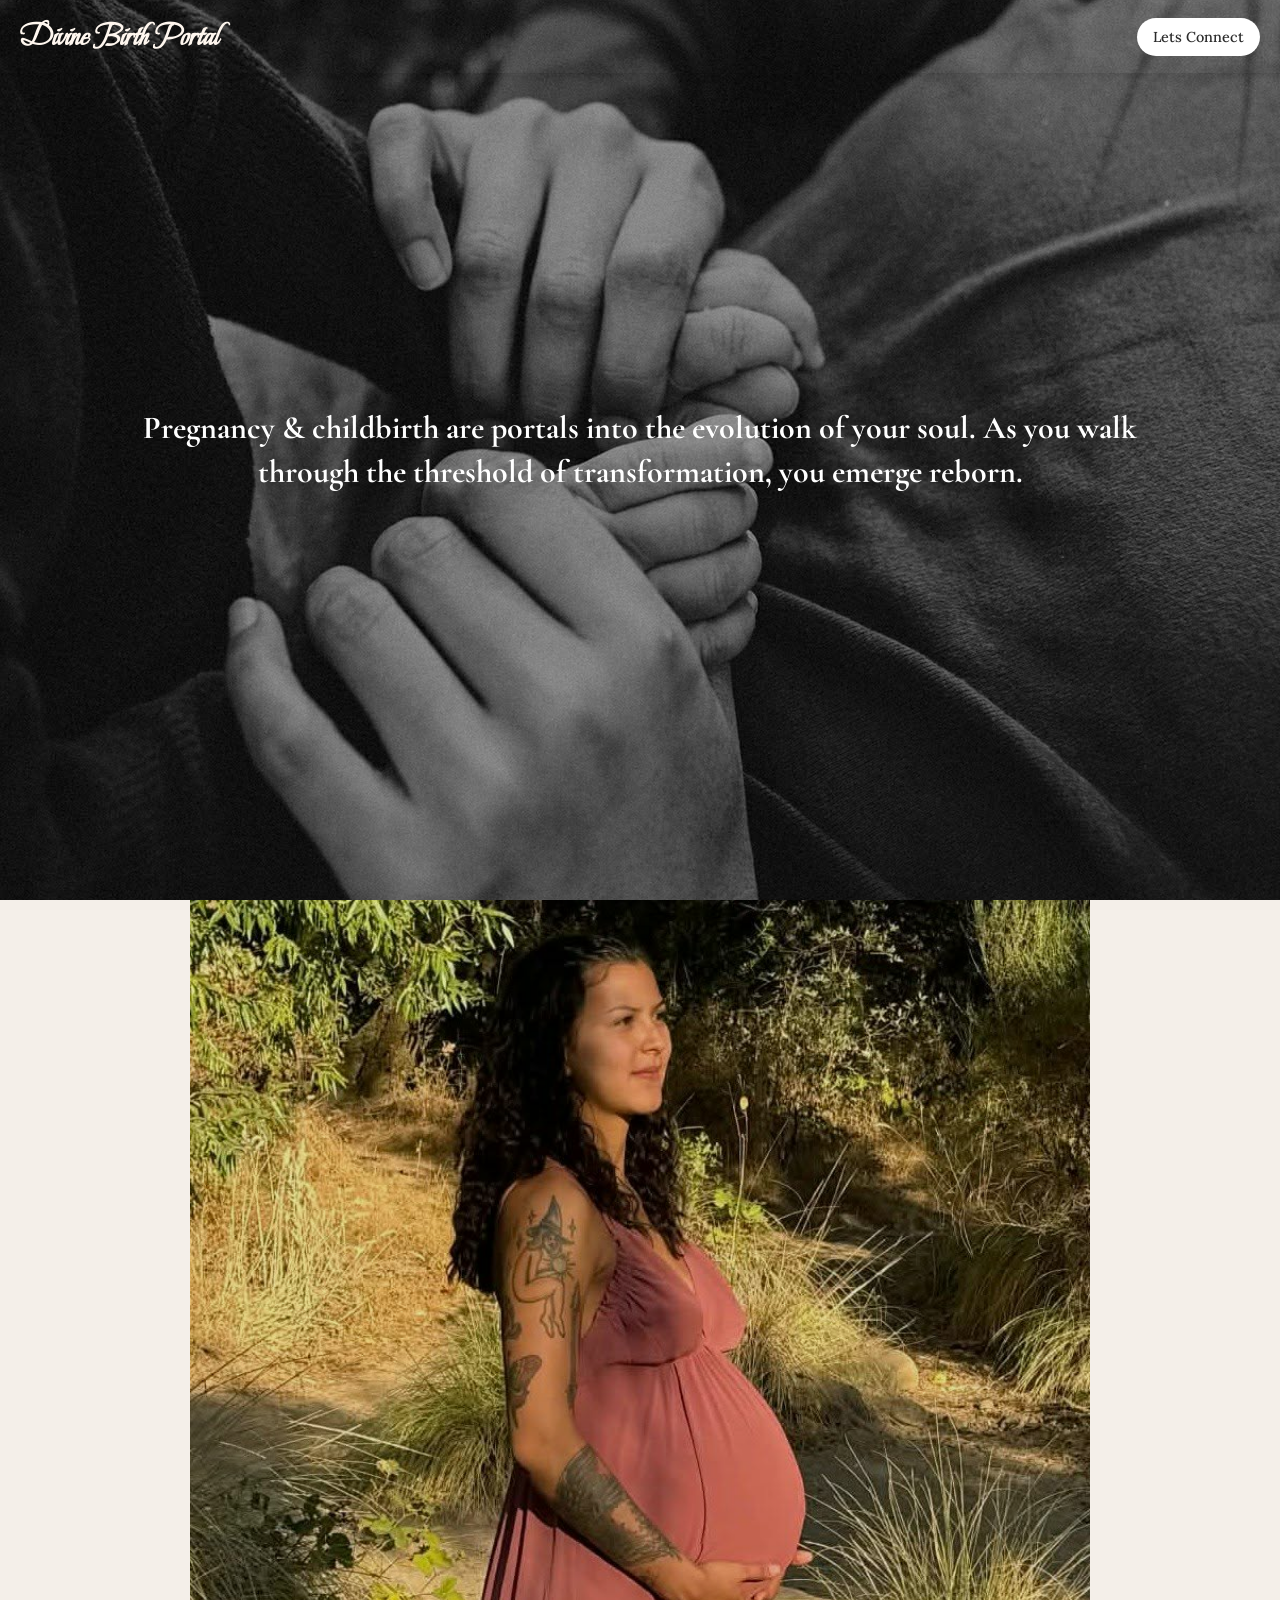
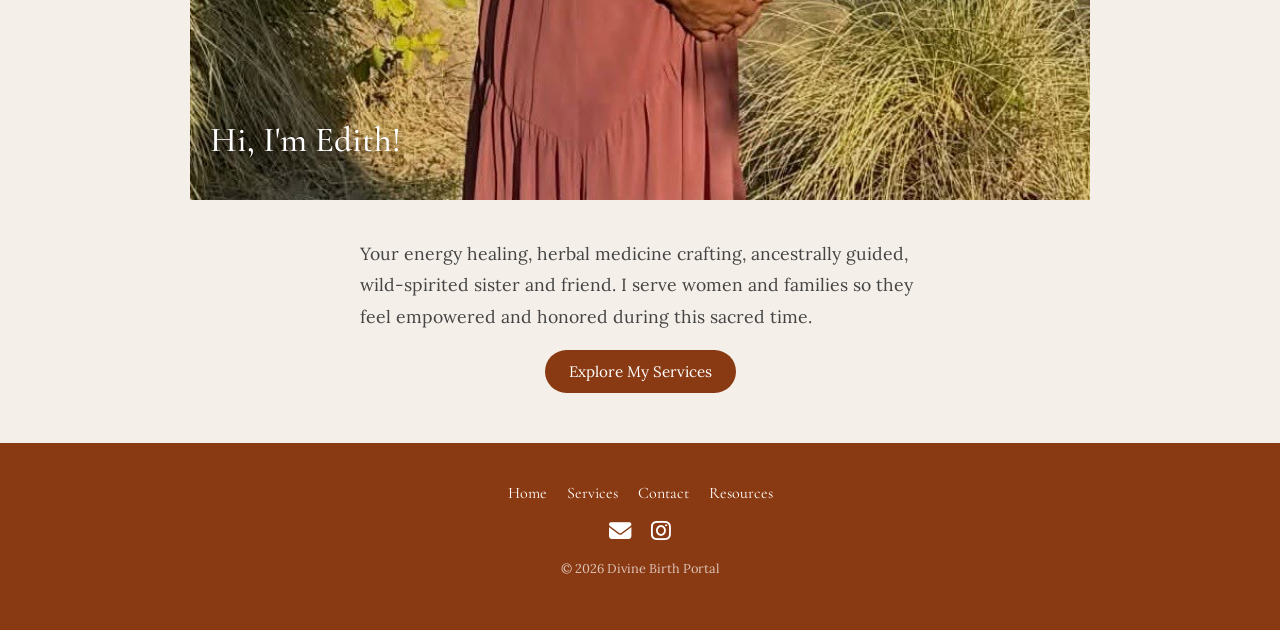
==== commit 1a2eed51: "Restore index.html content and structure Restored HTML structure and content in index.html." ====
--- a/index.html
+++ b/index.html
@@ -45,7 +45,7 @@
 <!-- ABOUT -->
   <section id="about">
     <div class="about-image-wrapper">
-      <h2>Hi I'm Edith</h2>
+      <h2>Hi, I'm Edith! </h2>
       <img src="images/edith-pregnant.jpg" alt="doula edith holding belly bump in the sun">
     </div>
     
@@ -96,4 +96,4 @@
   </footer>
 
 </body>
-</html>+</html>
